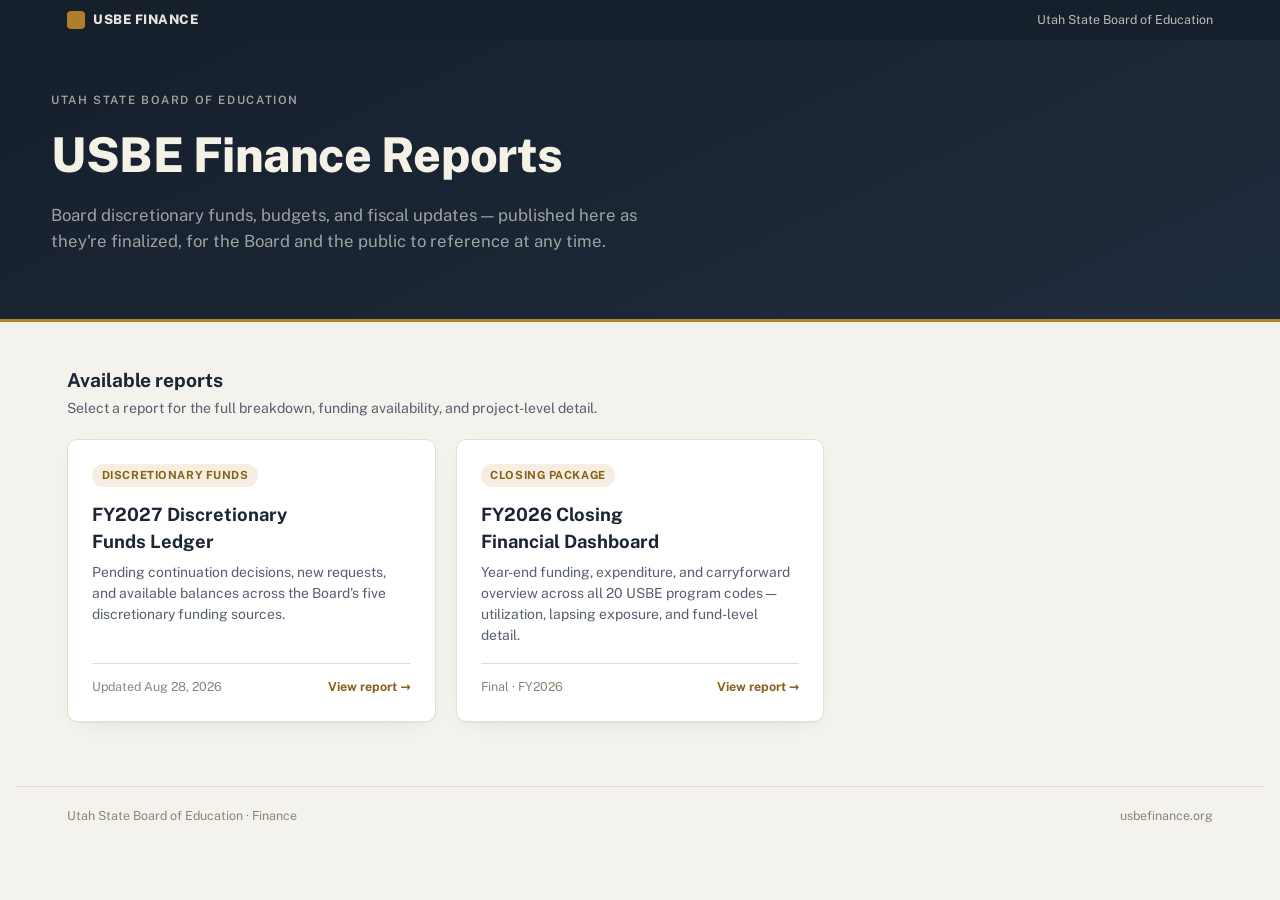
==== index.html @ 08b1dc3e "Add FY2026 Closing Financial Dashboard report and update landing page Co-authored-by: Cursor <cursor" ====
<!doctype html>
<html lang="en" data-theme="light">
<head>
<meta charset="utf-8">
<meta name="viewport" content="width=device-width, initial-scale=1">
<title>USBE Finance</title>
<meta name="description" content="Public finance reports from the Utah State Board of Education &mdash; discretionary funds, budgets, and fiscal updates.">
<link rel="stylesheet" href="https://fonts.googleapis.com/css2?family=Public+Sans:ital,wght@0,400;0,500;0,600;0,700;0,800;1,400&family=Source+Serif+4:ital,opsz@0,8..60;1,8..60&family=IBM+Plex+Mono:wght@500;600&display=swap">
<link rel="stylesheet" href="/assets/theme.css">
<style>
  .home-main{
    max-width:78rem;
    margin:0 auto;
    padding:2.75rem clamp(1.25rem, 4vw, 3.5rem) 4rem;
  }
  .home-section-head{ margin-bottom:1.25rem; }
  .home-section-head h2{ font-size:1.2rem; font-weight:700; }
  .home-section-head p{ margin:0.25rem 0 0; color:var(--ink-secondary); font-size:0.88rem; }
</style>
</head>
<body>

<header class="utility-bar">
  <div class="utility-bar-inner">
    <a class="utility-brand" href="/"><span class="mark"></span>USBE Finance</a>
    <span class="utility-nav">Utah State Board of Education</span>
  </div>
</header>

<header class="hero">
  <div class="hero-inner">
    <p class="eyebrow">Utah State Board of Education</p>
    <h1>USBE Finance Reports</h1>
    <p class="hero-sub">Board discretionary funds, budgets, and fiscal updates &mdash; published here as they're finalized, for the Board and the public to reference at any time.</p>
  </div>
</header>

<main class="home-main">
  <div class="home-section-head">
    <h2>Available reports</h2>
    <p>Select a report for the full breakdown, funding availability, and project-level detail.</p>
  </div>

  <div class="report-grid">
    <a class="report-card" href="/reports/discretionary-funds/">
      <span class="report-tag">Discretionary Funds</span>
      <h3>FY2027 Discretionary Funds Ledger</h3>
      <p>Pending continuation decisions, new requests, and available balances across the Board's five discretionary funding sources.</p>
      <div class="report-meta">
        <span>Updated Aug 28, 2026</span>
        <span class="report-cta">View report &rarr;</span>
      </div>
    </a>

    <a class="report-card" href="/reports/fy2026-closing/">
      <span class="report-tag">Closing Package</span>
      <h3>FY2026 Closing Financial Dashboard</h3>
      <p>Year-end funding, expenditure, and carryforward overview across all 20 USBE program codes &mdash; utilization, lapsing exposure, and fund-level detail.</p>
      <div class="report-meta">
        <span>Final &middot; FY2026</span>
        <span class="report-cta">View report &rarr;</span>
      </div>
    </a>
  </div>
</main>

<footer>
  <span>Utah State Board of Education &middot; Finance</span>
  <span>usbefinance.org</span>
</footer>

</body>
</html>
---- assets/theme.css ----
:root{
    --page:#f3f2ec;
    --surface:#ffffff;
    --surface-alt:#faf8f2;
    --ink:#1c2534;
    --ink-secondary:#565f70;
    --ink-muted:#8b8778;
    --line:#e3ded0;
    --line-strong:#cfc9b8;
    --accent:#b8842e;
    --accent-deep:#8a6019;
    --accent-tint:rgba(184,132,46,0.14);
    --accent-tint-strong:rgba(184,132,46,0.24);
    --masthead-bg:#161f2c;
    --masthead-bg-2:#1f2c3d;
    --masthead-ink:#f4f1e6;
    --masthead-line:rgba(244,241,230,0.16);
    --masthead-muted:rgba(244,241,230,0.62);
    --status-new:#2a6ea6;
    --status-new-tint:rgba(42,110,166,0.12);
    --status-continuation:#b8842e;
    --status-continuation-tint:rgba(184,132,46,0.14);
    --status-completed:#256b3f;
    --status-completed-tint:rgba(37,107,63,0.12);
    --shadow:0 1px 2px rgba(28,37,52,0.04), 0 8px 24px -12px rgba(28,37,52,0.10);
    color-scheme:light;
  }
  @media (prefers-color-scheme: dark){
    :root:not([data-theme="light"]){
      --page:#11151c;
      --surface:#1a212c;
      --surface-alt:#1f2733;
      --ink:#f1eee2;
      --ink-secondary:#c6c2b2;
      --ink-muted:#948f7d;
      --line:#2b323f;
      --line-strong:#3a4250;
      --accent:#dba758;
      --accent-deep:#f0c27a;
      --accent-tint:rgba(219,167,88,0.16);
      --accent-tint-strong:rgba(219,167,88,0.26);
      --masthead-bg:#0b1017;
      --masthead-bg-2:#131c28;
      --masthead-ink:#f1eee2;
      --masthead-line:rgba(241,238,226,0.14);
      --masthead-muted:rgba(241,238,226,0.58);
      --status-new:#5b9fd6;
      --status-new-tint:rgba(91,159,214,0.16);
      --status-continuation:#dba758;
      --status-continuation-tint:rgba(219,167,88,0.16);
      --status-completed:#3f9d63;
      --status-completed-tint:rgba(63,157,99,0.16);
      --shadow:0 1px 2px rgba(0,0,0,0.3), 0 8px 24px -12px rgba(0,0,0,0.5);
      color-scheme:dark;
    }
  }
  :root[data-theme="dark"]{
    --page:#11151c;
    --surface:#1a212c;
    --surface-alt:#1f2733;
    --ink:#f1eee2;
    --ink-secondary:#c6c2b2;
    --ink-muted:#948f7d;
    --line:#2b323f;
    --line-strong:#3a4250;
    --accent:#dba758;
    --accent-deep:#f0c27a;
    --accent-tint:rgba(219,167,88,0.16);
    --accent-tint-strong:rgba(219,167,88,0.26);
    --masthead-bg:#0b1017;
    --masthead-bg-2:#131c28;
    --masthead-ink:#f1eee2;
    --masthead-line:rgba(241,238,226,0.14);
    --masthead-muted:rgba(241,238,226,0.58);
    --status-new:#5b9fd6;
    --status-new-tint:rgba(91,159,214,0.16);
    --status-continuation:#dba758;
    --status-continuation-tint:rgba(219,167,88,0.16);
    --status-completed:#3f9d63;
    --status-completed-tint:rgba(63,157,99,0.16);
    --shadow:0 1px 2px rgba(0,0,0,0.3), 0 8px 24px -12px rgba(0,0,0,0.5);
    color-scheme:dark;
  }

  *{box-sizing:border-box;}
  html,body{margin:0;padding:0;}
  body{
    background:var(--page);
    color:var(--ink);
    font-family:"Public Sans", system-ui, -apple-system, "Segoe UI", sans-serif;
    font-size:15px;
    line-height:1.5;
    -webkit-font-smoothing:antialiased;
  }
  h1,h2,h3{text-wrap:balance; margin:0;}
  .mono{font-family:"IBM Plex Mono", ui-monospace, monospace;}
  .serif{font-family:"Source Serif 4", Georgia, serif;}
  .tabular{font-variant-numeric:tabular-nums;}

  a{color:inherit;}

  /* ---------- Masthead ---------- */
  .masthead{
    background:linear-gradient(155deg, var(--masthead-bg) 0%, var(--masthead-bg-2) 100%);
    color:var(--masthead-ink);
    padding:2.75rem clamp(1.25rem, 4vw, 3.5rem) 2.25rem;
    border-bottom:3px solid var(--accent);
  }
  .masthead-inner{
    max-width:78rem;
    margin:0 auto;
    display:flex;
    justify-content:space-between;
    align-items:flex-end;
    gap:2rem;
    flex-wrap:wrap;
  }
  .eyebrow{
    text-transform:uppercase;
    letter-spacing:0.14em;
    font-size:0.72rem;
    font-weight:600;
    color:var(--masthead-muted);
    margin:0 0 0.6rem;
  }
  .masthead h1{
    font-size:clamp(1.9rem, 3.4vw, 2.65rem);
    font-weight:800;
    letter-spacing:-0.01em;
  }
  .masthead-sub{
    margin-top:0.5rem;
    font-size:1rem;
    color:var(--masthead-muted);
    max-width:38rem;
  }
  .masthead-meta{
    text-align:right;
    font-size:0.82rem;
    color:var(--masthead-muted);
    border-left:1px solid var(--masthead-line);
    padding-left:1.5rem;
    line-height:1.7;
  }
  .masthead-meta strong{
    display:block;
    color:var(--masthead-ink);
    font-size:0.95rem;
    font-weight:700;
  }

  /* ---------- Layout ---------- */
  main{
    max-width:78rem;
    margin:0 auto;
    padding:2.25rem clamp(1.25rem, 4vw, 3.5rem) 4rem;
  }
  section{margin-top:2.75rem;}
  section:first-child{margin-top:0;}
  .section-head{
    display:flex;
    align-items:baseline;
    justify-content:space-between;
    gap:1rem;
    margin-bottom:1.1rem;
    flex-wrap:wrap;
  }
  .section-head h2{
    font-size:1.28rem;
    font-weight:700;
  }
  .section-head p{
    margin:0.2rem 0 0;
    color:var(--ink-secondary);
    font-size:0.88rem;
    max-width:40rem;
  }
  .section-note{
    font-size:0.8rem;
    color:var(--ink-muted);
    white-space:nowrap;
  }

  /* ---------- KPI tiles ---------- */
  .kpi-grid{
    display:grid;
    grid-template-columns:repeat(4, 1fr);
    gap:1px;
    background:var(--line);
    border:1px solid var(--line);
    border-radius:10px;
    overflow:hidden;
    box-shadow:var(--shadow);
  }
  .kpi{
    background:var(--surface);
    padding:1.35rem 1.4rem;
    display:flex;
    flex-direction:column;
    gap:0.35rem;
  }
  .kpi-label{
    font-size:0.74rem;
    font-weight:600;
    text-transform:uppercase;
    letter-spacing:0.06em;
    color:var(--ink-muted);
  }
  .kpi-value{
    font-size:1.85rem;
    font-weight:800;
    letter-spacing:-0.01em;
  }
  .kpi-value.accent{color:var(--accent-deep);}
  .kpi-sub{
    font-size:0.8rem;
    color:var(--ink-secondary);
  }
  .kpi-trend{
    font-size:0.76rem;
    color:var(--ink-muted);
    margin-top:0.15rem;
  }
  .kpi-trend b{color:var(--status-completed);}
  .kpi-trend.down b{color:var(--status-continuation);}

  /* ---------- Decision mix bar ---------- */
  .mix-card{
    background:var(--surface);
    border:1px solid var(--line);
    border-radius:10px;
    padding:1.4rem 1.5rem 1.6rem;
    box-shadow:var(--shadow);
  }
  .mix-bar{
    display:flex;
    width:100%;
    height:34px;
    border-radius:6px;
    overflow:hidden;
    border:1px solid var(--line-strong);
  }
  .mix-seg{height:100%;}
  .mix-legend{
    display:flex;
    gap:2rem;
    margin-top:1.1rem;
    flex-wrap:wrap;
  }
  .mix-item{display:flex; gap:0.6rem; align-items:flex-start;}
  .mix-dot{width:10px;height:10px;border-radius:2px;margin-top:0.3rem;flex:none;}
  .mix-item-label{font-size:0.82rem; font-weight:600;}
  .mix-item-value{font-size:1.05rem; font-weight:700;}
  .mix-item-desc{font-size:0.78rem; color:var(--ink-secondary); max-width:16rem;}

  /* ---------- Funding meters ---------- */
  .meter-card{
    background:var(--surface);
    border:1px solid var(--line);
    border-radius:10px;
    box-shadow:var(--shadow);
    overflow:hidden;
  }
  .meter-row{
    display:grid;
    grid-template-columns:9.5rem 1fr 11.5rem;
    align-items:center;
    gap:1.1rem;
    padding:0.85rem 1.5rem;
    border-top:1px solid var(--line);
  }
  .meter-row:first-child{border-top:none;}
  .meter-name{font-weight:700; font-size:0.88rem;}
  .meter-track{
    position:relative;
    height:10px;
    background:var(--surface-alt);
    border:1px solid var(--line);
    border-radius:5px;
    overflow:hidden;
  }
  .meter-fill{
    position:absolute; left:0; top:0; bottom:0;
    background:var(--accent-deep);
    border-radius:5px 0 0 5px;
  }
  .meter-figures{
    text-align:right;
    font-size:0.8rem;
    color:var(--ink-secondary);
  }
  .meter-figures b{
    display:block;
    font-size:0.92rem;
    color:var(--ink);
    font-weight:700;
  }
  .meter-figures b.full{color:var(--status-completed);}

  /* ---------- Ledger ---------- */
  .ledger-group{margin-top:1.6rem;}
  .ledger-group:first-child{margin-top:0;}
  .ledger-group-head{
    display:flex;
    align-items:center;
    gap:0.65rem;
    margin-bottom:0.6rem;
  }
  .status-dot{width:9px;height:9px;border-radius:50%;flex:none;}
  .ledger-group-title{font-weight:700; font-size:0.95rem;}
  .ledger-group-count{
    font-size:0.78rem;
    color:var(--ink-muted);
    font-weight:500;
  }
  .ledger-group-total{
    margin-left:auto;
    font-size:0.85rem;
    font-weight:700;
    color:var(--ink-secondary);
  }
  .ledger-table-wrap{
    border:1px solid var(--line);
    border-radius:10px;
    overflow:hidden;
    box-shadow:var(--shadow);
    background:var(--surface);
  }
  .ledger-scroll{overflow-x:auto;}
  table{
    width:100%;
    border-collapse:collapse;
    min-width:52rem;
  }
  thead th{
    text-align:left;
    font-size:0.7rem;
    text-transform:uppercase;
    letter-spacing:0.06em;
    font-weight:700;
    color:var(--ink-muted);
    background:var(--surface-alt);
    padding:0.6rem 1rem;
    border-bottom:1px solid var(--line);
    white-space:nowrap;
  }
  thead th.num, td.num{text-align:right;}
  tbody tr.row{
    border-top:1px solid var(--line);
    cursor:pointer;
  }
  tbody tr.row:hover{background:var(--surface-alt);}
  tbody td{padding:0.7rem 1rem; vertical-align:top; font-size:0.87rem;}
  .proj-name{font-weight:700;}
  .proj-by{color:var(--ink-secondary); font-size:0.79rem; margin-top:0.1rem;}
  .chip{
    display:inline-flex;
    align-items:center;
    gap:0.3rem;
    padding:0.16rem 0.55rem;
    border-radius:999px;
    font-size:0.72rem;
    font-weight:700;
    white-space:nowrap;
  }
  .chip.source{
    background:var(--surface-alt);
    color:var(--ink-secondary);
    border:1px solid var(--line-strong);
    font-weight:600;
  }
  .amt-strong{font-weight:700;}
  .amt-muted{color:var(--ink-muted); font-size:0.78rem;}
  .expand-btn{
    background:none;
    border:1px solid var(--line-strong);
    border-radius:6px;
    width:26px;height:26px;
    display:flex;align-items:center;justify-content:center;
    color:var(--ink-secondary);
    transition:transform .15s ease, background .15s ease;
  }
  tr.row[aria-expanded="true"] .expand-btn{
    background:var(--accent-tint);
    border-color:var(--accent);
    color:var(--accent-deep);
    transform:rotate(45deg);
  }
  tr.detail{display:none;}
  tr.detail.open{display:table-row;}
  tr.detail td{
    background:var(--surface-alt);
    border-top:1px dashed var(--line-strong);
    padding:1rem 1rem 1.2rem 1rem;
  }
  .detail-grid{
    display:grid;
    grid-template-columns:1fr 16rem;
    gap:1.5rem;
  }
  .detail-notes{font-size:0.86rem; color:var(--ink);}
  .detail-notes .serif{font-size:0.92rem; line-height:1.65; color:var(--ink-secondary);}
  .detail-notes p{margin:0 0 0.5rem;}
  .detail-side{font-size:0.8rem; color:var(--ink-secondary); display:flex; flex-direction:column; gap:0.55rem;}
  .detail-side .row{display:flex; justify-content:space-between; gap:1rem;}
  .code-chip{
    background:var(--surface);
    border:1px solid var(--line-strong);
    border-radius:5px;
    padding:0.1rem 0.4rem;
    font-size:0.72rem;
  }

  @media (max-width: 900px){
    .kpi-grid{grid-template-columns:repeat(2, 1fr);}
    .detail-grid{grid-template-columns:1fr;}
    .meter-row{grid-template-columns:7rem 1fr; row-gap:0.4rem;}
    .meter-figures{grid-column:1 / -1; text-align:left;}
  }

  footer{
    max-width:78rem;
    margin:0 auto;
    padding:0 clamp(1.25rem, 4vw, 3.5rem) 3rem;
    color:var(--ink-muted);
    font-size:0.78rem;
    display:flex;
    justify-content:space-between;
    gap:1rem;
    flex-wrap:wrap;
    border-top:1px solid var(--line);
    padding-top:1.25rem;
  }

  /* ---------- Site chrome: utility bar (shared across all report pages + home) ---------- */
  .utility-bar{
    background:var(--masthead-bg);
    color:var(--masthead-ink);
  }
  .utility-bar-inner{
    max-width:78rem;
    margin:0 auto;
    padding:0.65rem clamp(1.25rem, 4vw, 3.5rem);
    display:flex;
    align-items:center;
    justify-content:space-between;
    gap:1rem;
  }
  .utility-brand{
    display:flex;
    align-items:center;
    gap:0.5rem;
    font-weight:800;
    font-size:0.82rem;
    letter-spacing:0.04em;
    text-transform:uppercase;
    text-decoration:none;
    color:inherit;
    opacity:0.94;
  }
  .utility-brand .mark{
    width:18px;height:18px;border-radius:4px;
    background:var(--accent);
    display:inline-block;
    flex:none;
  }
  .utility-crumb{
    font-size:0.78rem;
    opacity:0.6;
  }
  .utility-crumb a{
    color:inherit;
    text-decoration:none;
    opacity:0.85;
  }
  .utility-crumb a:hover{ text-decoration:underline; }
  .utility-nav{
    font-size:0.78rem;
    opacity:0.75;
  }

  /* ---------- Landing page hero ---------- */
  .hero{
    background:linear-gradient(155deg, var(--masthead-bg) 0%, var(--masthead-bg-2) 100%);
    color:var(--masthead-ink);
    padding:3.25rem clamp(1.25rem, 4vw, 3.5rem) 3rem;
    border-bottom:3px solid var(--accent);
  }
  .hero-inner{ max-width:78rem; margin:0 auto; }
  .hero h1{
    font-size:clamp(2.1rem, 4vw, 3rem);
    font-weight:800;
    letter-spacing:-0.01em;
  }
  .hero p.hero-sub{
    margin-top:0.75rem;
    font-size:1.05rem;
    color:var(--masthead-muted);
    max-width:38rem;
  }

  /* ---------- Report catalog grid ---------- */
  .report-grid{
    display:grid;
    grid-template-columns:repeat(auto-fill, minmax(19rem, 1fr));
    gap:1.25rem;
  }
  .report-card{
    display:flex;
    flex-direction:column;
    background:var(--surface);
    border:1px solid var(--line);
    border-radius:10px;
    box-shadow:var(--shadow);
    padding:1.5rem;
    text-decoration:none;
    color:inherit;
    transition:transform .15s ease, box-shadow .15s ease, border-color .15s ease;
  }
  .report-card:hover{
    transform:translateY(-2px);
    border-color:var(--accent);
    box-shadow:0 4px 10px rgba(28,37,52,0.08), 0 16px 32px -16px rgba(28,37,52,0.18);
  }
  .report-card .report-tag{
    display:inline-flex;
    align-self:flex-start;
    padding:0.18rem 0.6rem;
    border-radius:999px;
    background:var(--accent-tint);
    color:var(--accent-deep);
    font-size:0.7rem;
    font-weight:700;
    text-transform:uppercase;
    letter-spacing:0.05em;
    margin-bottom:0.85rem;
  }
  .report-card h3{
    font-size:1.15rem;
    font-weight:700;
    margin-bottom:0.4rem;
  }
  .report-card p{
    font-size:0.87rem;
    color:var(--ink-secondary);
    margin:0 0 1.1rem;
    flex:1;
  }
  .report-card .report-meta{
    display:flex;
    align-items:center;
    justify-content:space-between;
    font-size:0.78rem;
    color:var(--ink-muted);
    border-top:1px solid var(--line);
    padding-top:0.85rem;
  }
  .report-card .report-cta{
    color:var(--accent-deep);
    font-weight:700;
  }
  .report-card.placeholder{
    justify-content:center;
    align-items:flex-start;
    border-style:dashed;
    color:var(--ink-muted);
    box-shadow:none;
  }
  .report-card.placeholder:hover{
    transform:none;
    border-color:var(--line-strong);
    box-shadow:none;
  }

  /* ---------- KPI 6-column variant ---------- */
  .kpi-grid.cols-6{ grid-template-columns:repeat(6, 1fr); }
  @media (max-width: 1100px){ .kpi-grid.cols-6{ grid-template-columns:repeat(3, 1fr); } }
  @media (max-width: 620px){ .kpi-grid.cols-6{ grid-template-columns:repeat(2, 1fr); } }

  /* ---------- Overview / narrative card ---------- */
  .overview-card{
    background:var(--surface);
    border:1px solid var(--line);
    border-radius:10px;
    box-shadow:var(--shadow);
    padding:1.4rem 1.6rem;
  }
  .overview-card p{
    margin:0;
    font-family:"Source Serif 4", Georgia, serif;
    font-size:1rem;
    line-height:1.75;
    color:var(--ink-secondary);
  }
  .overview-card p + p{ margin-top:0.75rem; }

  /* ---------- Visual summary: bar list + donut ---------- */
  .chart-grid{
    display:grid;
    grid-template-columns:1.35fr 1fr;
    gap:1.25rem;
    align-items:stretch;
  }
  .chart-card{
    background:var(--surface);
    border:1px solid var(--line);
    border-radius:10px;
    box-shadow:var(--shadow);
    padding:1.4rem 1.5rem;
    display:flex;
    flex-direction:column;
  }
  .chart-card h3{
    font-size:0.95rem;
    font-weight:700;
    margin-bottom:1.1rem;
  }
  .bar-list{ display:flex; flex-direction:column; gap:0.8rem; flex:1; justify-content:center; }
  .bar-row{ display:grid; grid-template-columns:12rem 1fr 5.5rem; align-items:center; gap:0.75rem; }
  .bar-name{ font-size:0.79rem; color:var(--ink-secondary); text-align:right; }
  .bar-track{ position:relative; height:16px; background:var(--surface-alt); border:1px solid var(--line); border-radius:4px; overflow:hidden; }
  .bar-fill{ position:absolute; left:0; top:0; bottom:0; background:var(--accent-deep); border-radius:4px 0 0 4px; }
  .bar-value{ font-size:0.8rem; font-weight:700; text-align:right; }

  .donut-wrap{ display:flex; flex-direction:column; align-items:center; justify-content:center; gap:1.2rem; flex:1; }
  .donut-figure{ position:relative; width:9.5rem; height:9.5rem; flex:none; }
  .donut{
    width:100%; height:100%; border-radius:50%;
    background:conic-gradient(var(--accent-deep) 0% var(--donut-pct, 90.8%), var(--status-new) var(--donut-pct, 90.8%) 100%);
  }
  .donut-hole{
    position:absolute; inset:19%;
    background:var(--surface);
    border-radius:50%;
    display:flex; align-items:center; justify-content:center;
    flex-direction:column;
    text-align:center;
  }
  .donut-hole strong{ font-size:1.2rem; font-weight:800; }
  .donut-hole span{ font-size:0.64rem; color:var(--ink-muted); text-transform:uppercase; letter-spacing:0.05em; }
  .donut-legend{ display:flex; gap:1.5rem; }
  .donut-legend-item{ display:flex; align-items:center; gap:0.45rem; font-size:0.82rem; }
  .donut-legend-dot{ width:9px; height:9px; border-radius:2px; flex:none; }

  @media (max-width: 900px){
    .chart-grid{ grid-template-columns:1fr; }
    .bar-row{ grid-template-columns:7rem 1fr 4.2rem; }
    .bar-name{ font-size:0.72rem; }
  }

  /* ---------- Items for Board Review ---------- */
  .callout-card{
    background:var(--surface);
    border:1px solid var(--line);
    border-radius:10px;
    box-shadow:var(--shadow);
    overflow:hidden;
  }
  .callout-item{
    display:flex;
    gap:0.9rem;
    align-items:flex-start;
    padding:1rem 1.5rem;
    border-top:1px solid var(--line);
  }
  .callout-item:first-child{ border-top:none; }
  .callout-num{
    flex:none;
    width:1.6rem; height:1.6rem;
    border-radius:50%;
    background:var(--accent-tint);
    color:var(--accent-deep);
    font-weight:800;
    font-size:0.8rem;
    display:flex; align-items:center; justify-content:center;
  }
  .callout-text{ font-size:0.92rem; color:var(--ink); padding-top:0.15rem; }

  /* ---------- Fund balance overview ---------- */
  .balance-grid{
    display:grid;
    grid-template-columns:1.4fr 1fr;
    gap:1.25rem;
    align-items:start;
  }
  .lapsing-card, .spent-card{
    background:var(--surface);
    border:1px solid var(--line);
    border-radius:10px;
    box-shadow:var(--shadow);
    overflow:hidden;
  }
  .lapsing-row{
    display:grid;
    grid-template-columns:5.5rem 8rem 3.5rem 1fr;
    gap:0.9rem;
    align-items:center;
    padding:0.75rem 1.5rem;
    border-top:1px solid var(--line);
  }
  .lapsing-row:first-child{ border-top:none; }
  .lapsing-amt{ font-weight:700; text-align:right; font-variant-numeric:tabular-nums; }
  .lapsing-share{ color:var(--ink-secondary); font-size:0.82rem; text-align:right; }
  .lapsing-note{ font-size:0.78rem; color:var(--ink-muted); }
  .spent-row{
    display:flex;
    justify-content:space-between;
    padding:0.75rem 1.5rem;
    border-top:1px solid var(--line);
    font-size:0.9rem;
  }
  .spent-row:first-child{ border-top:none; }
  .spent-row .amt{ font-weight:700; font-variant-numeric:tabular-nums; }
  .spent-note{
    padding:0.9rem 1.5rem 1.1rem;
    font-size:0.8rem;
    color:var(--ink-secondary);
    background:var(--surface-alt);
    border-top:1px solid var(--line);
  }

  @media (max-width: 900px){
    .balance-grid{ grid-template-columns:1fr; }
    .lapsing-row{ grid-template-columns:4.5rem 1fr; row-gap:0.3rem; }
    .lapsing-share, .lapsing-note{ grid-column:2 / -1; text-align:left; }
  }

  /* ---------- Fund-line detail table (inside expandable program rows) ---------- */
  .fund-line-table{
    width:100%;
    border-collapse:collapse;
    font-size:0.82rem;
  }
  .fund-line-table th{
    text-align:left;
    font-size:0.66rem;
    text-transform:uppercase;
    letter-spacing:0.05em;
    color:var(--ink-muted);
    font-weight:700;
    padding:0.35rem 0.6rem;
    border-bottom:1px solid var(--line-strong);
    white-space:nowrap;
  }
  .fund-line-table th.num, .fund-line-table td.num{ text-align:right; }
  .fund-line-table td{
    padding:0.4rem 0.6rem;
    border-bottom:1px solid var(--line);
    vertical-align:top;
  }
  .fund-line-table tr:last-child td{ border-bottom:none; }
  .fund-line-name{ font-weight:600; }
  .fund-line-note{ color:var(--ink-muted); font-size:0.74rem; margin-top:0.15rem; }

  .util-badge{ font-weight:700; }
  .util-badge.tier-full{ color:var(--status-completed); }
  .util-badge.tier-none{ color:var(--status-new); }
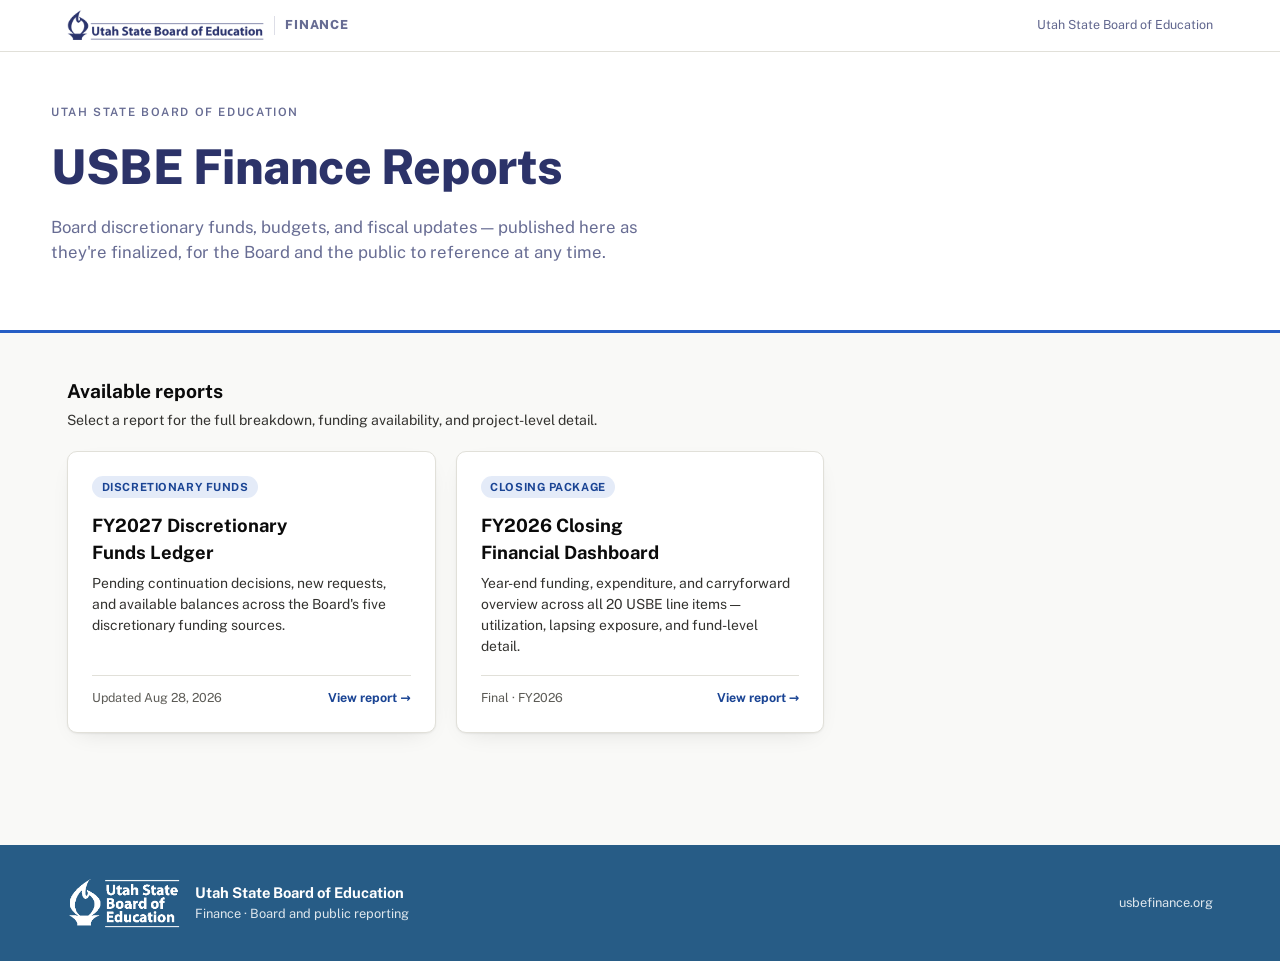
==== commit 45bc923c: "Match header/footer to USBE brand colors and use the real USBE logo Co-authored-by: Cursor <cursorag" ====
--- a/index.html
+++ b/index.html
@@ -5,6 +5,11 @@
 <meta name="viewport" content="width=device-width, initial-scale=1">
 <title>USBE Finance</title>
 <meta name="description" content="Public finance reports from the Utah State Board of Education &mdash; discretionary funds, budgets, and fiscal updates.">
+<link rel="icon" href="/assets/favicon.svg" type="image/svg+xml">
+<link rel="icon" href="/assets/favicon.ico" sizes="any">
+<link rel="icon" type="image/png" sizes="32x32" href="/assets/favicon-32.png">
+<link rel="icon" type="image/png" sizes="16x16" href="/assets/favicon-16.png">
+<link rel="apple-touch-icon" sizes="180x180" href="/assets/apple-touch-icon.png">
 <link rel="stylesheet" href="https://fonts.googleapis.com/css2?family=Public+Sans:ital,wght@0,400;0,500;0,600;0,700;0,800;1,400&family=Source+Serif+4:ital,opsz@0,8..60;1,8..60&family=IBM+Plex+Mono:wght@500;600&display=swap">
 <link rel="stylesheet" href="/assets/theme.css">
 <style>
@@ -22,7 +27,10 @@
 
 <header class="utility-bar">
   <div class="utility-bar-inner">
-    <a class="utility-brand" href="/"><span class="mark"></span>USBE Finance</a>
+    <a class="utility-brand" href="/">
+      <img class="utility-logo" src="/assets/usbe-logo-horizontal-navy.png" alt="Utah State Board of Education">
+      <span class="utility-brand-label">Finance</span>
+    </a>
     <span class="utility-nav">Utah State Board of Education</span>
   </div>
 </header>
@@ -55,7 +63,7 @@
     <a class="report-card" href="/reports/fy2026-closing/">
       <span class="report-tag">Closing Package</span>
       <h3>FY2026 Closing Financial Dashboard</h3>
-      <p>Year-end funding, expenditure, and carryforward overview across all 20 USBE program codes &mdash; utilization, lapsing exposure, and fund-level detail.</p>
+      <p>Year-end funding, expenditure, and carryforward overview across all 20 USBE line items &mdash; utilization, lapsing exposure, and fund-level detail.</p>
       <div class="report-meta">
         <span>Final &middot; FY2026</span>
         <span class="report-cta">View report &rarr;</span>
@@ -64,10 +72,18 @@
   </div>
 </main>
 
-<footer>
-  <span>Utah State Board of Education &middot; Finance</span>
-  <span>usbefinance.org</span>
+<footer class="site-footer">
+  <div class="site-footer-inner">
+    <div class="site-footer-brand">
+      <img class="site-footer-logo" src="/assets/usbe-logo-stacked-white.png" alt="Utah State Board of Education">
+      <div class="site-footer-text">
+        <strong>Utah State Board of Education</strong>
+        Finance &middot; Board and public reporting
+      </div>
+    </div>
+    <span class="site-footer-url">usbefinance.org</span>
+  </div>
 </footer>
 
 </body>
-</html>
+</html>
--- a/assets/theme.css
+++ b/assets/theme.css
@@ -1,84 +1,90 @@
   :root{
-    --page:#f3f2ec;
+    --page:#f9f9f7;
     --surface:#ffffff;
-    --surface-alt:#faf8f2;
-    --ink:#1c2534;
-    --ink-secondary:#565f70;
-    --ink-muted:#8b8778;
-    --line:#e3ded0;
-    --line-strong:#cfc9b8;
-    --accent:#b8842e;
-    --accent-deep:#8a6019;
-    --accent-tint:rgba(184,132,46,0.14);
-    --accent-tint-strong:rgba(184,132,46,0.24);
-    --masthead-bg:#161f2c;
-    --masthead-bg-2:#1f2c3d;
-    --masthead-ink:#f4f1e6;
-    --masthead-line:rgba(244,241,230,0.16);
-    --masthead-muted:rgba(244,241,230,0.62);
-    --status-new:#2a6ea6;
-    --status-new-tint:rgba(42,110,166,0.12);
-    --status-continuation:#b8842e;
-    --status-continuation-tint:rgba(184,132,46,0.14);
-    --status-completed:#256b3f;
-    --status-completed-tint:rgba(37,107,63,0.12);
-    --shadow:0 1px 2px rgba(28,37,52,0.04), 0 8px 24px -12px rgba(28,37,52,0.10);
+    --surface-alt:#f2f1ee;
+    --ink:#0b0b0b;
+    --ink-secondary:#33322f;
+    --ink-muted:#5c5b56;
+    --line:#e1e0d9;
+    --line-strong:#8a8880;
+    --accent:#265ec5;
+    --accent-deep:#1a4494;
+    --accent-tint:rgba(38,94,197,0.12);
+    --accent-tint-strong:rgba(38,94,197,0.20);
+    --masthead-bg:#ffffff;
+    --masthead-bg-2:#ffffff;
+    --masthead-ink:#2c3369;
+    --masthead-line:rgba(44,51,105,0.16);
+    --masthead-muted:rgba(44,51,105,0.72);
+    --footer-bg:#275c86;
+    --footer-ink:#ffffff;
+    --footer-muted:rgba(255,255,255,0.85);
+    --status-new:#1c5cab;
+    --status-new-tint:rgba(28,92,171,0.12);
+    --status-continuation:#8a4a0a;
+    --status-continuation-tint:rgba(138,74,10,0.12);
+    --status-completed:#146b32;
+    --status-completed-tint:rgba(20,107,50,0.12);
+    --shadow:0 1px 2px rgba(11,11,11,0.06), 0 8px 24px -12px rgba(11,11,11,0.14);
     color-scheme:light;
   }
   @media (prefers-color-scheme: dark){
     :root:not([data-theme="light"]){
-      --page:#11151c;
-      --surface:#1a212c;
-      --surface-alt:#1f2733;
-      --ink:#f1eee2;
-      --ink-secondary:#c6c2b2;
-      --ink-muted:#948f7d;
-      --line:#2b323f;
-      --line-strong:#3a4250;
-      --accent:#dba758;
-      --accent-deep:#f0c27a;
-      --accent-tint:rgba(219,167,88,0.16);
-      --accent-tint-strong:rgba(219,167,88,0.26);
-      --masthead-bg:#0b1017;
-      --masthead-bg-2:#131c28;
-      --masthead-ink:#f1eee2;
-      --masthead-line:rgba(241,238,226,0.14);
-      --masthead-muted:rgba(241,238,226,0.58);
-      --status-new:#5b9fd6;
-      --status-new-tint:rgba(91,159,214,0.16);
-      --status-continuation:#dba758;
-      --status-continuation-tint:rgba(219,167,88,0.16);
-      --status-completed:#3f9d63;
-      --status-completed-tint:rgba(63,157,99,0.16);
-      --shadow:0 1px 2px rgba(0,0,0,0.3), 0 8px 24px -12px rgba(0,0,0,0.5);
+      --page:#0d0d0d;
+      --surface:#1a1a19;
+      --surface-alt:#232322;
+      --ink:#ffffff;
+      --ink-secondary:#c9c8c2;
+      --ink-muted:#a6a59c;
+      --line:#2c2c2a;
+      --line-strong:#726f65;
+      --accent:#6fa8f0;
+      --accent-deep:#a9cbf5;
+      --accent-tint:rgba(111,168,240,0.16);
+      --accent-tint-strong:rgba(111,168,240,0.26);
+      --masthead-bg:#0e0e0c;
+      --masthead-bg-2:#0e0e0c;
+      --masthead-ink:#ffffff;
+      --masthead-line:rgba(255,255,255,0.14);
+      --masthead-muted:rgba(255,255,255,0.70);
+      --footer-bg:#1b435f;
+      --footer-ink:#ffffff;
+      --footer-muted:rgba(255,255,255,0.80);
+      --status-new:#6fa8f0;
+      --status-new-tint:rgba(111,168,240,0.16);
+      --status-continuation:#e0932f;
+      --status-continuation-tint:rgba(224,147,47,0.16);
+      --status-completed:#3ecb6a;
+      --status-completed-tint:rgba(62,203,106,0.16);
+      --shadow:0 1px 2px rgba(0,0,0,0.35), 0 8px 24px -12px rgba(0,0,0,0.55);
       color-scheme:dark;
     }
   }
   :root[data-theme="dark"]{
-    --page:#11151c;
-    --surface:#1a212c;
-    --surface-alt:#1f2733;
-    --ink:#f1eee2;
-    --ink-secondary:#c6c2b2;
-    --ink-muted:#948f7d;
-    --line:#2b323f;
-    --line-strong:#3a4250;
-    --accent:#dba758;
-    --accent-deep:#f0c27a;
-    --accent-tint:rgba(219,167,88,0.16);
-    --accent-tint-strong:rgba(219,167,88,0.26);
-    --masthead-bg:#0b1017;
-    --masthead-bg-2:#131c28;
-    --masthead-ink:#f1eee2;
-    --masthead-line:rgba(241,238,226,0.14);
-    --masthead-muted:rgba(241,238,226,0.58);
-    --status-new:#5b9fd6;
-    --status-new-tint:rgba(91,159,214,0.16);
-    --status-continuation:#dba758;
-    --status-continuation-tint:rgba(219,167,88,0.16);
-    --status-completed:#3f9d63;
-    --status-completed-tint:rgba(63,157,99,0.16);
-    --shadow:0 1px 2px rgba(0,0,0,0.3), 0 8px 24px -12px rgba(0,0,0,0.5);
+    --page:#0d0d0d;
+    --surface:#1a1a19;
+    --surface-alt:#232322;
+    --ink:#ffffff;
+    --ink-secondary:#c9c8c2;
+    --ink-muted:#a6a59c;
+    --line:#2c2c2a;
+    --line-strong:#726f65;
+    --accent:#6fa8f0;
+    --accent-deep:#a9cbf5;
+    --accent-tint:rgba(111,168,240,0.16);
+    --accent-tint-strong:rgba(111,168,240,0.26);
+    --masthead-bg:#0e0e0c;
+    --masthead-bg-2:#0e0e0c;
+    --masthead-ink:#ffffff;
+    --masthead-line:rgba(255,255,255,0.14);
+    --masthead-muted:rgba(255,255,255,0.70);
+    --status-new:#6fa8f0;
+    --status-new-tint:rgba(111,168,240,0.16);
+    --status-continuation:#e0932f;
+    --status-continuation-tint:rgba(224,147,47,0.16);
+    --status-completed:#3ecb6a;
+    --status-completed-tint:rgba(62,203,106,0.16);
+    --shadow:0 1px 2px rgba(0,0,0,0.35), 0 8px 24px -12px rgba(0,0,0,0.55);
     color-scheme:dark;
   }
 
@@ -418,24 +424,11 @@
     .meter-figures{grid-column:1 / -1; text-align:left;}
   }
 
-  footer{
-    max-width:78rem;
-    margin:0 auto;
-    padding:0 clamp(1.25rem, 4vw, 3.5rem) 3rem;
-    color:var(--ink-muted);
-    font-size:0.78rem;
-    display:flex;
-    justify-content:space-between;
-    gap:1rem;
-    flex-wrap:wrap;
-    border-top:1px solid var(--line);
-    padding-top:1.25rem;
-  }
-
   /* ---------- Site chrome: utility bar (shared across all report pages + home) ---------- */
   .utility-bar{
     background:var(--masthead-bg);
     color:var(--masthead-ink);
+    border-bottom:1px solid var(--line);
   }
   .utility-bar-inner{
     max-width:78rem;
@@ -449,34 +442,114 @@
   .utility-brand{
     display:flex;
     align-items:center;
-    gap:0.5rem;
-    font-weight:800;
-    font-size:0.82rem;
-    letter-spacing:0.04em;
-    text-transform:uppercase;
+    gap:0.65rem;
     text-decoration:none;
     color:inherit;
-    opacity:0.94;
-  }
-  .utility-brand .mark{
-    width:18px;height:18px;border-radius:4px;
-    background:var(--accent);
-    display:inline-block;
-    flex:none;
+  }
+  .utility-logo{
+    height:30px;
+    width:auto;
+    display:block;
+  }
+  .utility-brand-label{
+    font-weight:800;
+    font-size:0.78rem;
+    letter-spacing:0.06em;
+    text-transform:uppercase;
+    padding-left:0.65rem;
+    border-left:1px solid var(--masthead-line);
+    color:var(--masthead-muted);
   }
   .utility-crumb{
     font-size:0.78rem;
-    opacity:0.6;
+    opacity:0.72;
   }
   .utility-crumb a{
     color:inherit;
     text-decoration:none;
-    opacity:0.85;
+    opacity:0.9;
   }
   .utility-crumb a:hover{ text-decoration:underline; }
   .utility-nav{
     font-size:0.78rem;
     opacity:0.75;
+  }
+
+  /* ---------- Site footer band ---------- */
+  .site-footer{
+    background:var(--footer-bg);
+    color:var(--footer-ink);
+    margin-top:3rem;
+  }
+  .site-footer-inner{
+    max-width:78rem;
+    margin:0 auto;
+    padding:2rem clamp(1.25rem, 4vw, 3.5rem);
+    display:flex;
+    align-items:center;
+    justify-content:space-between;
+    gap:1.5rem;
+    flex-wrap:wrap;
+  }
+  .site-footer-brand{
+    display:flex;
+    align-items:center;
+    gap:0.9rem;
+  }
+  .site-footer-logo{
+    height:52px;
+    width:auto;
+    display:block;
+    flex:none;
+  }
+  .site-footer-text{
+    font-size:0.8rem;
+    color:var(--footer-muted);
+    line-height:1.5;
+  }
+  .site-footer-text strong{
+    display:block;
+    color:var(--footer-ink);
+    font-size:0.92rem;
+    font-weight:700;
+  }
+  .site-footer-url{
+    font-size:0.8rem;
+    color:var(--footer-muted);
+  }
+  @media (max-width: 640px){
+    .site-footer-inner{ justify-content:flex-start; }
+  }
+
+  .report-back-nav{
+    background:var(--surface);
+    border-bottom:1px solid var(--line);
+  }
+  .report-back-nav-inner{
+    max-width:78rem;
+    margin:0 auto;
+    padding:0.9rem clamp(1.25rem, 4vw, 3.5rem);
+  }
+  .back-link{
+    display:inline-flex;
+    align-items:center;
+    gap:0.45rem;
+    padding:0.55rem 1rem;
+    border:1px solid var(--line-strong);
+    border-radius:6px;
+    font-size:0.84rem;
+    font-weight:700;
+    letter-spacing:0.02em;
+    color:var(--ink);
+    text-decoration:none;
+    background:var(--surface-alt);
+    box-shadow:var(--shadow);
+    transition:background .15s ease, border-color .15s ease, color .15s ease;
+  }
+  .back-link:hover{
+    background:var(--accent-tint);
+    border-color:var(--accent);
+    color:var(--accent-deep);
   }
 
   /* ---------- Landing page hero ---------- */
@@ -754,4 +827,4 @@
 
   .util-badge{ font-weight:700; }
   .util-badge.tier-full{ color:var(--status-completed); }
-  .util-badge.tier-none{ color:var(--status-new); }
+  .util-badge.tier-none{ color:var(--status-new); }
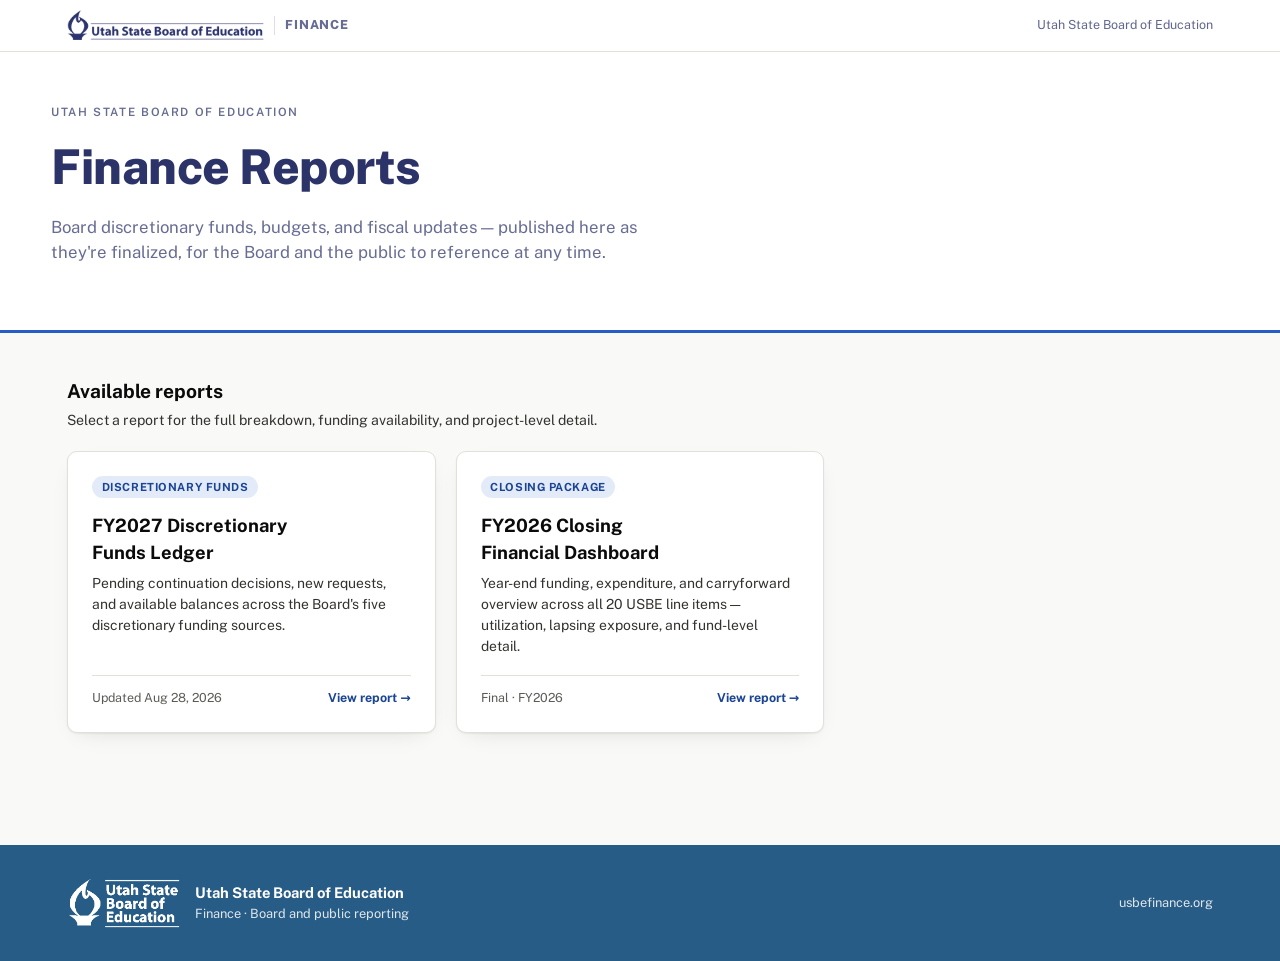
==== commit d40f7282: "Drop USBE from the home page heading Co-authored-by: Cursor <cursoragent@cursor.com>" ====
--- a/index.html
+++ b/index.html
@@ -38,7 +38,7 @@
 <header class="hero">
   <div class="hero-inner">
     <p class="eyebrow">Utah State Board of Education</p>
-    <h1>USBE Finance Reports</h1>
+    <h1>Finance Reports</h1>
     <p class="hero-sub">Board discretionary funds, budgets, and fiscal updates &mdash; published here as they're finalized, for the Board and the public to reference at any time.</p>
   </div>
 </header>
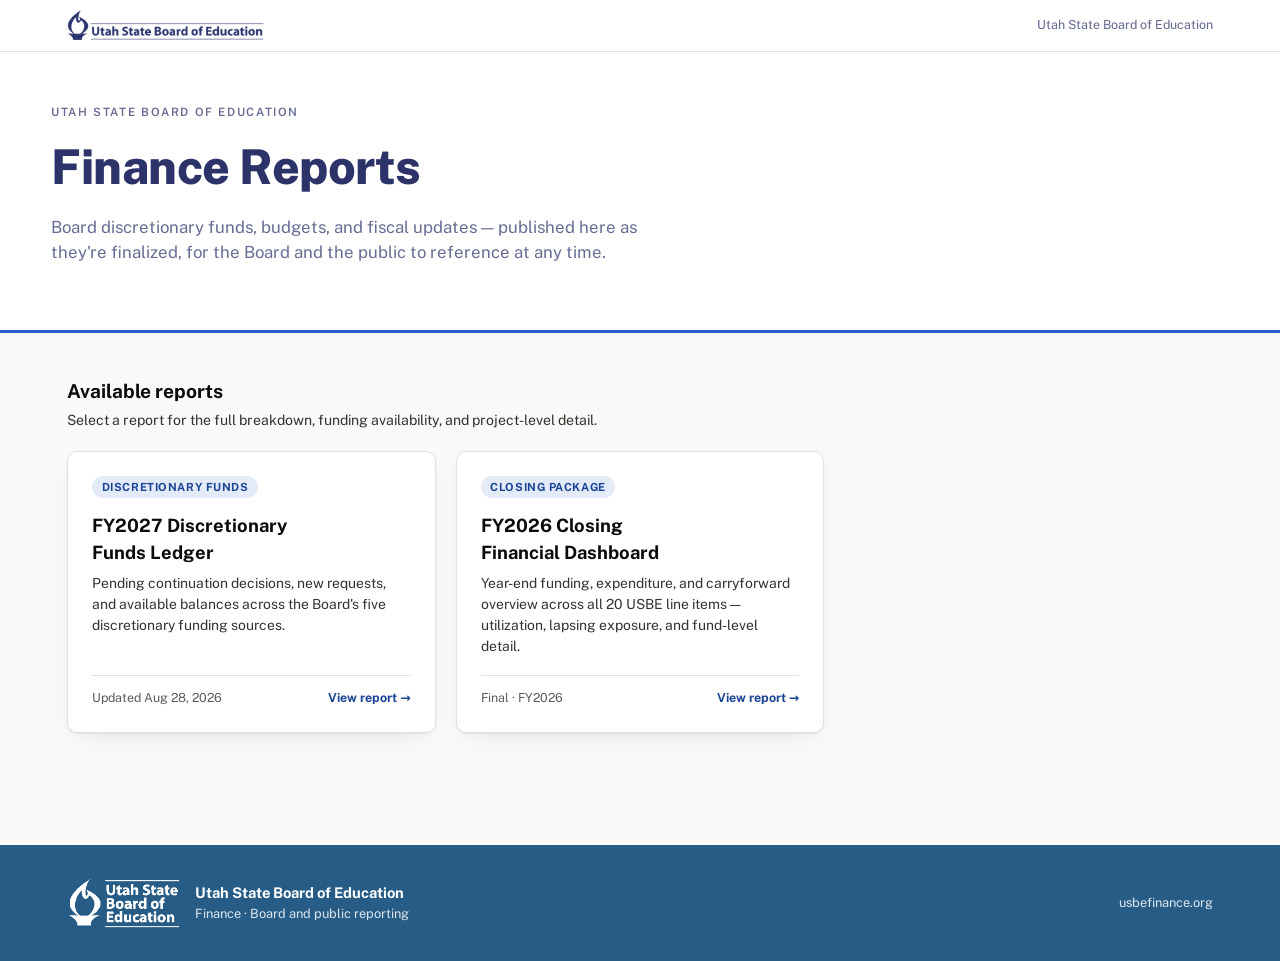
==== commit ec652bef: "Remove Finance label from the site header Co-authored-by: Cursor <cursoragent@cursor.com>" ====
--- a/index.html
+++ b/index.html
@@ -29,7 +29,6 @@
   <div class="utility-bar-inner">
     <a class="utility-brand" href="/">
       <img class="utility-logo" src="/assets/usbe-logo-horizontal-navy.png" alt="Utah State Board of Education">
-      <span class="utility-brand-label">Finance</span>
     </a>
     <span class="utility-nav">Utah State Board of Education</span>
   </div>
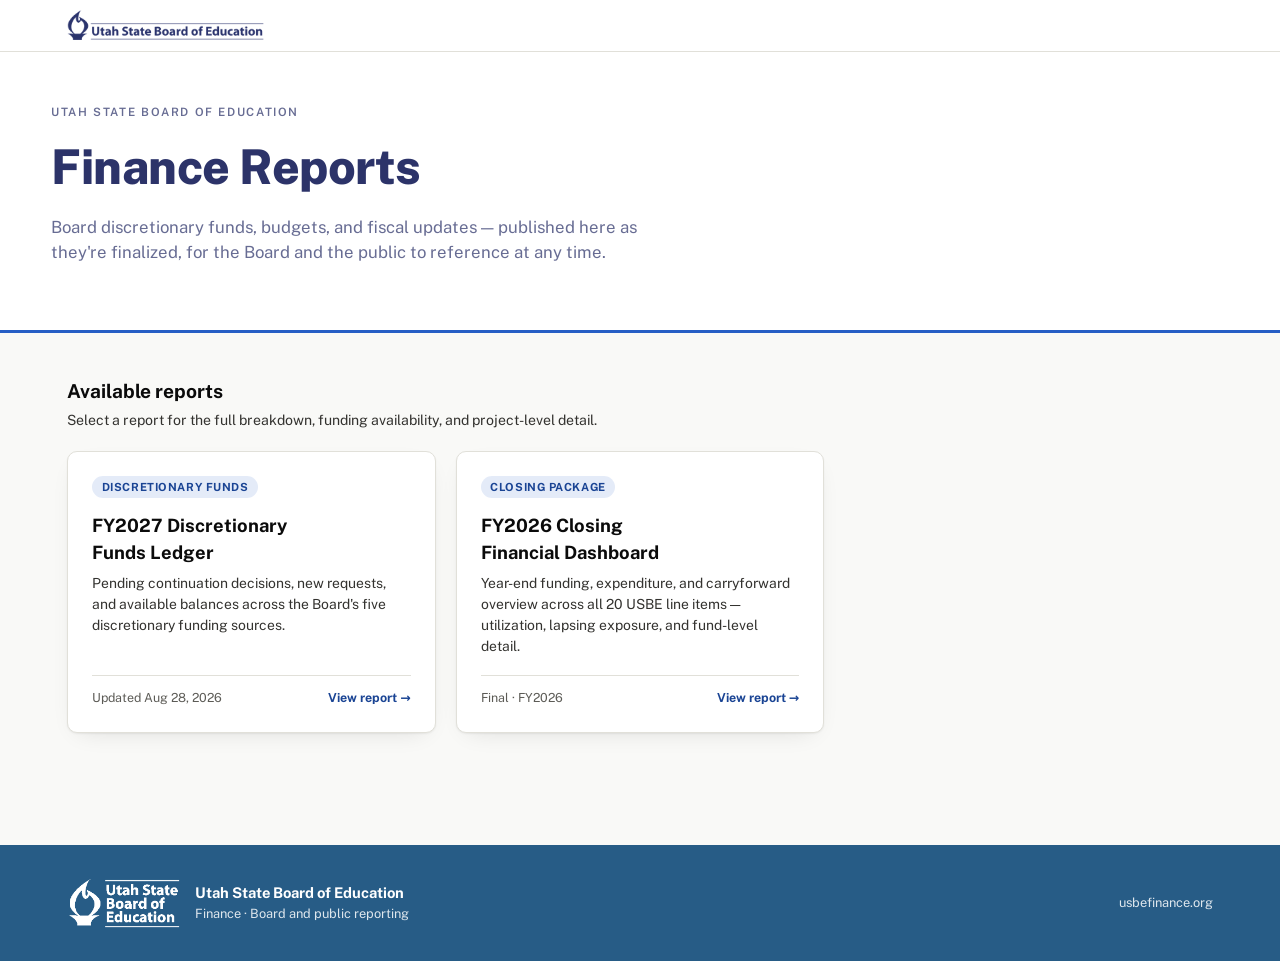
==== commit cdf1fa53: "Remove duplicate agency name from the home header Co-authored-by: Cursor <cursoragent@cursor.com>" ====
--- a/index.html
+++ b/index.html
@@ -30,7 +30,6 @@
     <a class="utility-brand" href="/">
       <img class="utility-logo" src="/assets/usbe-logo-horizontal-navy.png" alt="Utah State Board of Education">
     </a>
-    <span class="utility-nav">Utah State Board of Education</span>
   </div>
 </header>
 
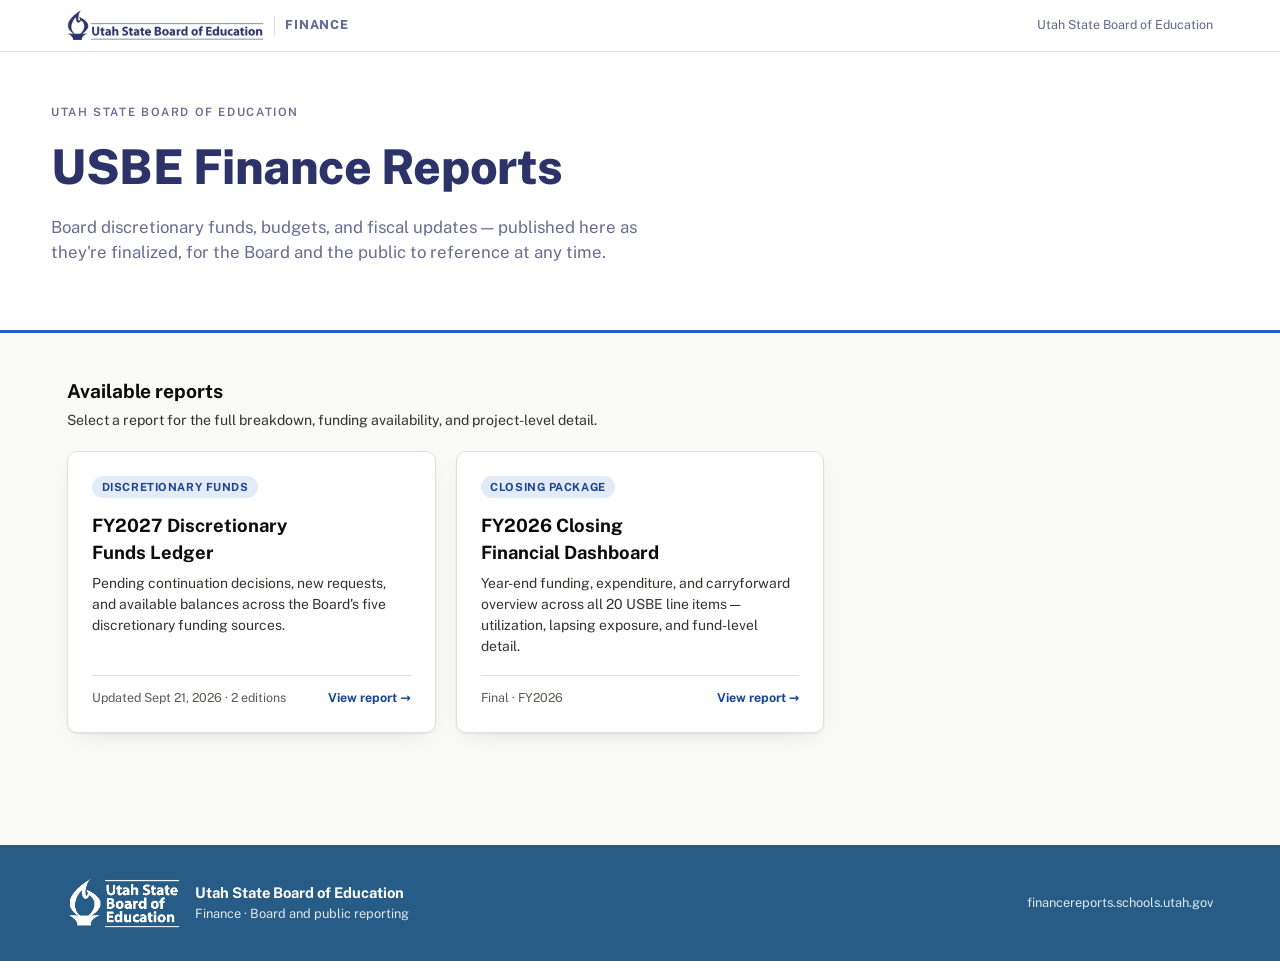
==== commit 742b65db: "Publish Sept 21 discretionary funds edition with reallocation status. Adds the violet reallocation b" ====
--- a/index.html
+++ b/index.html
@@ -29,14 +29,16 @@
   <div class="utility-bar-inner">
     <a class="utility-brand" href="/">
       <img class="utility-logo" src="/assets/usbe-logo-horizontal-navy.png" alt="Utah State Board of Education">
+      <span class="utility-brand-label">Finance</span>
     </a>
+    <span class="utility-nav">Utah State Board of Education</span>
   </div>
 </header>
 
 <header class="hero">
   <div class="hero-inner">
     <p class="eyebrow">Utah State Board of Education</p>
-    <h1>Finance Reports</h1>
+    <h1>USBE Finance Reports</h1>
     <p class="hero-sub">Board discretionary funds, budgets, and fiscal updates &mdash; published here as they're finalized, for the Board and the public to reference at any time.</p>
   </div>
 </header>
@@ -48,12 +50,12 @@
   </div>
 
   <div class="report-grid">
-    <a class="report-card" href="/reports/discretionary-funds/">
+    <a class="report-card" href="/reports/discretionary-funds/2026-09/">
       <span class="report-tag">Discretionary Funds</span>
       <h3>FY2027 Discretionary Funds Ledger</h3>
       <p>Pending continuation decisions, new requests, and available balances across the Board's five discretionary funding sources.</p>
       <div class="report-meta">
-        <span>Updated Aug 28, 2026</span>
+        <span>Updated Sept 21, 2026 &middot; 2 editions</span>
         <span class="report-cta">View report &rarr;</span>
       </div>
     </a>
@@ -79,9 +81,9 @@
         Finance &middot; Board and public reporting
       </div>
     </div>
-    <span class="site-footer-url">usbefinance.org</span>
+    <span class="site-footer-url">financereports.schools.utah.gov</span>
   </div>
 </footer>
 
 </body>
-</html>+</html>
--- a/assets/theme.css
+++ b/assets/theme.css
@@ -25,6 +25,8 @@
     --status-continuation-tint:rgba(138,74,10,0.12);
     --status-completed:#146b32;
     --status-completed-tint:rgba(20,107,50,0.12);
+    --status-reallocation:#4f3993;
+    --status-reallocation-tint:rgba(79,57,147,0.12);
     --shadow:0 1px 2px rgba(11,11,11,0.06), 0 8px 24px -12px rgba(11,11,11,0.14);
     color-scheme:light;
   }
@@ -56,6 +58,8 @@
       --status-continuation-tint:rgba(224,147,47,0.16);
       --status-completed:#3ecb6a;
       --status-completed-tint:rgba(62,203,106,0.16);
+      --status-reallocation:#b487ea;
+      --status-reallocation-tint:rgba(180,135,234,0.16);
       --shadow:0 1px 2px rgba(0,0,0,0.35), 0 8px 24px -12px rgba(0,0,0,0.55);
       color-scheme:dark;
     }
@@ -84,6 +88,8 @@
     --status-continuation-tint:rgba(224,147,47,0.16);
     --status-completed:#3ecb6a;
     --status-completed-tint:rgba(62,203,106,0.16);
+    --status-reallocation:#b487ea;
+    --status-reallocation-tint:rgba(180,135,234,0.16);
     --shadow:0 1px 2px rgba(0,0,0,0.35), 0 8px 24px -12px rgba(0,0,0,0.55);
     color-scheme:dark;
   }
@@ -548,6 +554,48 @@
   }
   .back-link:hover{
     background:var(--accent-tint);
+    border-color:var(--accent);
+    color:var(--accent-deep);
+  }
+
+  .edition-nav{
+    display:flex;
+    align-items:center;
+    justify-content:space-between;
+    flex-wrap:wrap;
+    gap:0.65rem;
+  }
+  .edition-pills{
+    display:flex;
+    align-items:center;
+    flex-wrap:wrap;
+    gap:0.5rem;
+    font-size:0.84rem;
+  }
+  .edition-pills-label{
+    color:var(--ink-muted);
+    font-weight:600;
+    margin-right:0.15rem;
+  }
+  .edition-pill{
+    display:inline-flex;
+    align-items:center;
+    padding:0.35rem 0.75rem;
+    border-radius:999px;
+    border:1px solid var(--line-strong);
+    color:var(--ink-secondary);
+    text-decoration:none;
+    font-weight:600;
+    background:var(--surface-alt);
+    transition:background .15s ease, border-color .15s ease, color .15s ease;
+  }
+  .edition-pill:hover{
+    background:var(--accent-tint);
+    border-color:var(--accent);
+    color:var(--accent-deep);
+  }
+  .edition-pill.current{
+    background:var(--accent-tint-strong);
     border-color:var(--accent);
     color:var(--accent-deep);
   }
@@ -827,4 +875,4 @@
 
   .util-badge{ font-weight:700; }
   .util-badge.tier-full{ color:var(--status-completed); }
-  .util-badge.tier-none{ color:var(--status-new); }+  .util-badge.tier-none{ color:var(--status-new); }
